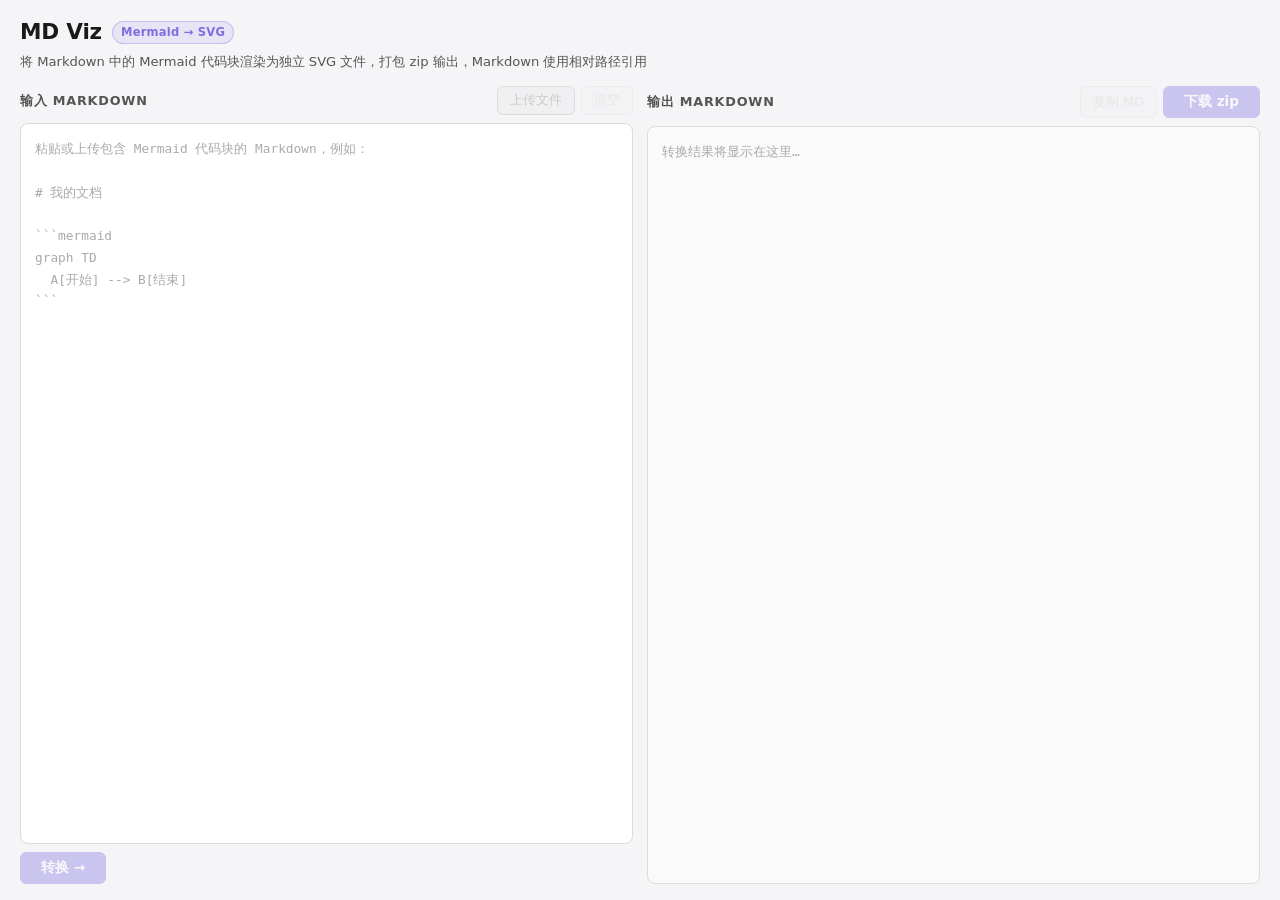
==== tools/md-viz/index.html @ 9f85ca79 "deploy: 2026-03-13T03:25:51.848Z" ====
<!doctype html>
<html lang="zh-CN">
  <head>
    <meta charset="UTF-8" />
    <meta name="viewport" content="width=device-width, initial-scale=1.0" />
    <title>MD Viz — Mermaid 转图片</title>
    <script type="module" crossorigin src="./assets/index-DlDjCe5J.js"></script>
    <link rel="stylesheet" crossorigin href="./assets/index-CbgfiTJN.css">
  </head>
  <body>
    <div id="root"></div>
  </body>
</html>
---- tools/md-viz/assets/index-CbgfiTJN.css ----
*,*:before,*:after{box-sizing:border-box;margin:0;padding:0}:root{--bg: #f5f5f7;--surface: #ffffff;--surface-2: #f0f0f2;--border: #dcdcdc;--border-focus: #7c6fe0;--text: #1a1a1a;--text-muted: #555;--text-dim: #aaa;--primary: #7c6fe0;--primary-hover: #6b5fd4;--error: #d93025;--success: #1e7e34;--radius: 8px;--font-mono: "JetBrains Mono", "Fira Code", "Cascadia Code", monospace}html,body,#root{height:100%}body{font-family:system-ui,-apple-system,Segoe UI,sans-serif;background:var(--bg);color:var(--text);font-size:14px;line-height:1.5;overflow:hidden}.app{display:flex;flex-direction:column;height:100vh;padding:16px 20px;gap:14px}.app-header{flex-shrink:0;display:flex;flex-direction:column;gap:4px}.header-title{display:flex;align-items:center;gap:10px}.header-title h1{font-size:1.35rem;font-weight:700;letter-spacing:-.01em;color:#1a1a1a}.header-badge{font-size:.72rem;font-weight:600;color:var(--primary);background:#7c6fe01f;border:1px solid rgba(124,111,224,.3);padding:2px 8px;border-radius:20px;letter-spacing:.02em}.header-desc{font-size:.82rem;color:var(--text-muted)}.app-main{flex:1;display:grid;grid-template-columns:1fr 1fr;gap:14px;min-height:0}.panel{display:flex;flex-direction:column;gap:8px;min-height:0}.panel-header{display:flex;align-items:center;gap:8px;flex-shrink:0}.panel-title{flex:1;font-size:.8rem;font-weight:600;color:var(--text-muted);text-transform:uppercase;letter-spacing:.06em}.panel-actions{display:flex;gap:6px}.panel-footer{display:flex;align-items:center;gap:12px;flex-shrink:0;min-height:32px}.code-area{flex:1;background:var(--surface);border:1px solid var(--border);border-radius:var(--radius);padding:14px;color:var(--text);font-family:var(--font-mono);font-size:.8rem;line-height:1.7;resize:none;outline:none;min-height:0;transition:border-color .15s}.code-area:focus{border-color:var(--border-focus);box-shadow:0 0 0 3px #7c6fe01f}.code-area[readonly]{background:#fafafa;color:var(--text-muted);cursor:default}.code-area::placeholder{color:var(--text-dim)}.btn{padding:5px 12px;border-radius:6px;border:1px solid var(--border);background:var(--surface-2);color:#ccc;cursor:pointer;font-size:.8rem;font-family:inherit;transition:background .12s,border-color .12s,color .12s;white-space:nowrap}.btn:hover:not(:disabled){background:#e8e8ec;border-color:#c8c8cc;color:#111}.btn:disabled{opacity:.35;cursor:not-allowed}.btn-primary{background:var(--primary);border-color:var(--primary);color:#fff;font-weight:600;padding:6px 20px;font-size:.85rem}.btn-primary:hover:not(:disabled){background:var(--primary-hover);border-color:var(--primary-hover);color:#fff}.error-msg{font-size:.8rem;color:var(--error);line-height:1.4}.info-msg{font-size:.78rem;color:var(--success)}.spinner{display:inline-block;width:10px;height:10px;border:2px solid rgba(255,255,255,.5);border-top-color:#fff;border-radius:50%;animation:spin .6s linear infinite;margin-right:6px;vertical-align:middle}@keyframes spin{to{transform:rotate(360deg)}}
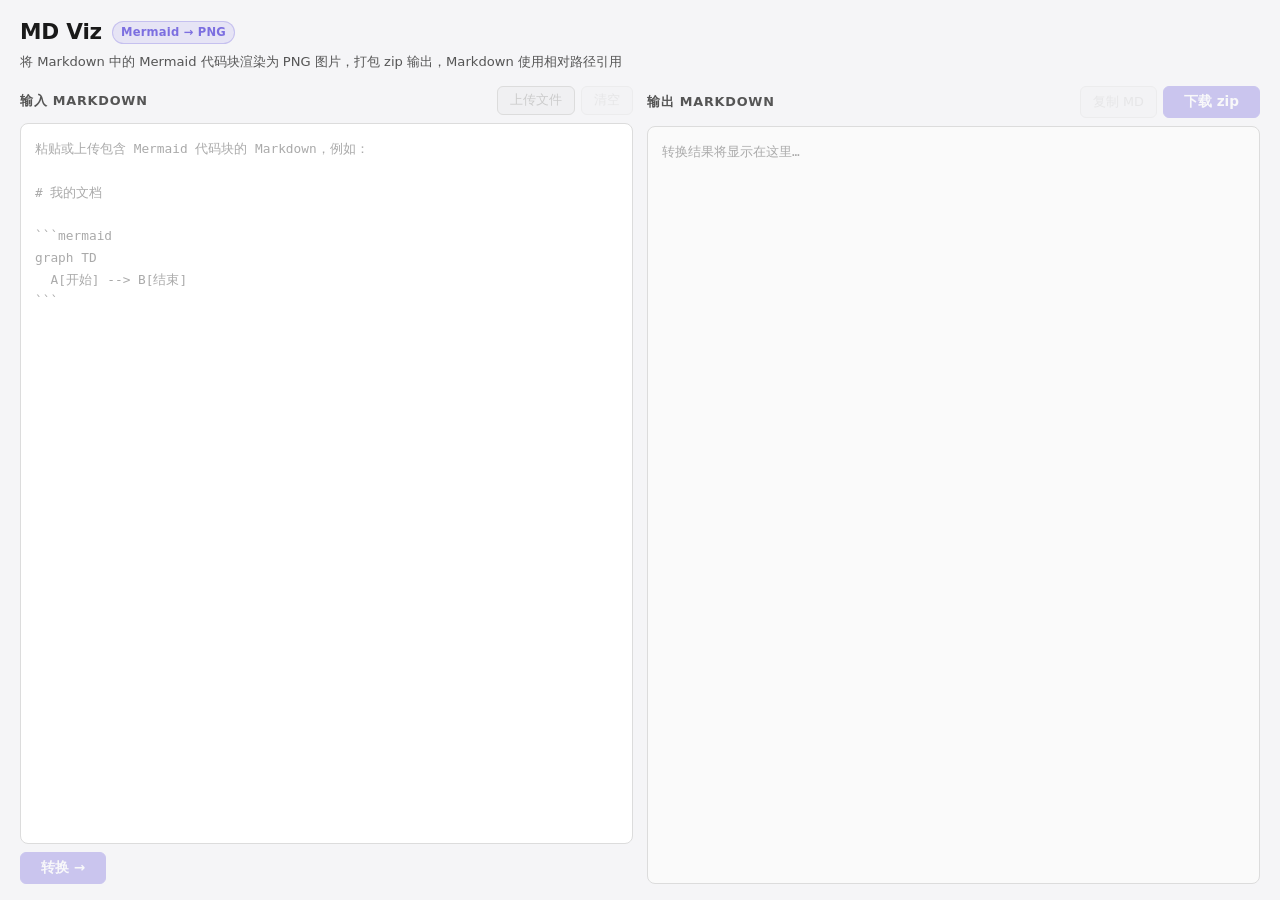
==== commit 4d92e529: "deploy: 2026-03-16T03:27:41.612Z" ====
--- a/tools/md-viz/index.html
+++ b/tools/md-viz/index.html
@@ -4,7 +4,7 @@
     <meta charset="UTF-8" />
     <meta name="viewport" content="width=device-width, initial-scale=1.0" />
     <title>MD Viz — Mermaid 转图片</title>
-    <script type="module" crossorigin src="./assets/index-DlDjCe5J.js"></script>
+    <script type="module" crossorigin src="./assets/index-Bfm9Is_G.js"></script>
     <link rel="stylesheet" crossorigin href="./assets/index-CbgfiTJN.css">
   </head>
   <body>
